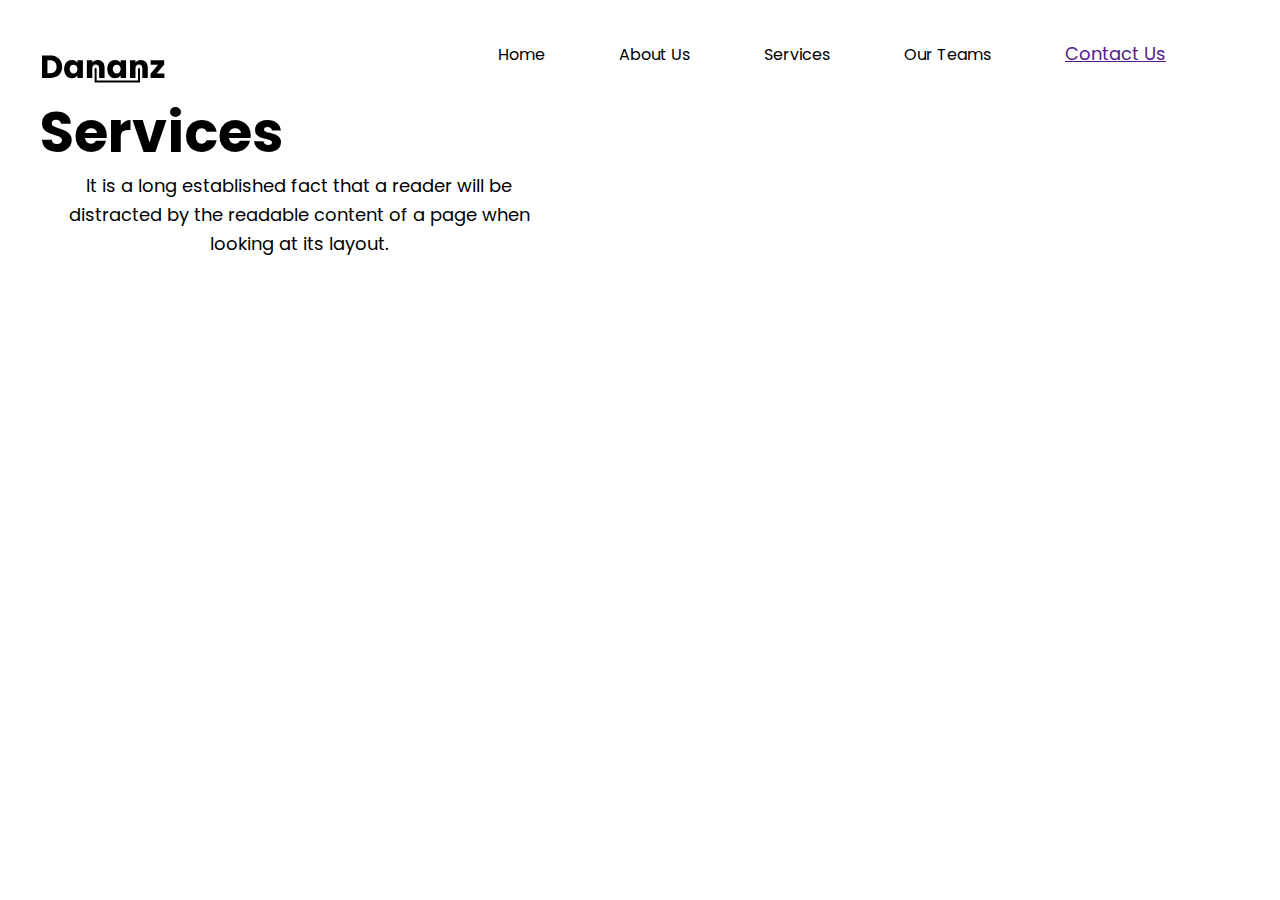
==== services.html @ ec671ef2 "first commit" ====
<!DOCTYPE html>
<html lang="en">

<head>
    <meta charset="UTF-8">
    <meta http-equiv="X-UA-Compatible" content="IE=edge">
    <meta name="viewport" content="width=device-width, initial-scale=1.0">
    <title>Document</title>
    <link rel="preconnect" href="https://fonts.googleapis.com">
    <link rel="preconnect" href="https://fonts.gstatic.com" crossorigin>
    <link href="https://fonts.googleapis.com/css2?family=Poppins:wght@400;500;600;700&display=swap" rel="stylesheet">
    <link rel="stylesheet" href="style1.css">
</head>

<body>
    <header class="header">
        <div class="container header__container">
            <a href="" class="main-logo">
                <img src="img/Logo.svg" alt="">
            </a>
            <nav class="header_nav">
                <ul class="header-nav">
                    <li class="header-nav__item">
                        <a href="" class="header-nav__link">Home</a>
                    </li>
                    <li class="header-nav__item">
                        <a href="" class="header-nav__link">About Us</a>
                    </li>
                    <li class="header-nav__item">
                        <a href="" class="header-nav__link">Services</a>
                    </li>
                    <li class="header-nav__item">
                        <a href="" class="header-nav__link">Our Teams</a>
                    </li>
                    <li class="header-nav__item">
                        <a href="" class="header-nav__btn">Contact Us</a>
                    </li>
                </ul>
            </nav>
        </div>
    </header>
    <section class="section-services">
        <div class="container">
            <h1 class="section-services__title">Services</h1>
            <p class="section-services__text">It is a long established fact that a reader will be distracted by the readable content of a page when looking at its layout.</p>
        </div>
    </section>
</body>

</html>
---- style1.css ----
* {
    margin: 0;
    padding: 0;
    box-sizing: border-box;
}

:root {
    --primary: #2C3878;
}

img {
    max-width: 100%;
    display: block;
}

body {
    font-family: 'Poppins', sans-serif;
    font-weight: 400;
    font-size: 18px;
    line-height: 160%;
    color: #9C9C9C;
}

.container {
    max-width: 1230px;
    margin: 0 auto;
    padding: 0px 15px;
}

.header-nav {
    display: flex;
    list-style: none;
}

.header__container {
    display: flex;
    align-items: centre;
    justify-content: space-between;
    padding-top: 40px;
}


.header-nav__item {
    margin-right: 74px;
}

.header-nav__link {
    text-decoration: none;
    font-weight: 400;
    font-size: 16px;
    line-height: 160%;
    color: black;
    transition: color 0.5s;
}


.section-services__title {
    font-size: 56px;
    line-height: 140%;
    color: #000000;
    
}

.section-services__text {
    max-width: 518px;
    text-align: center;
    color: #000000;
}
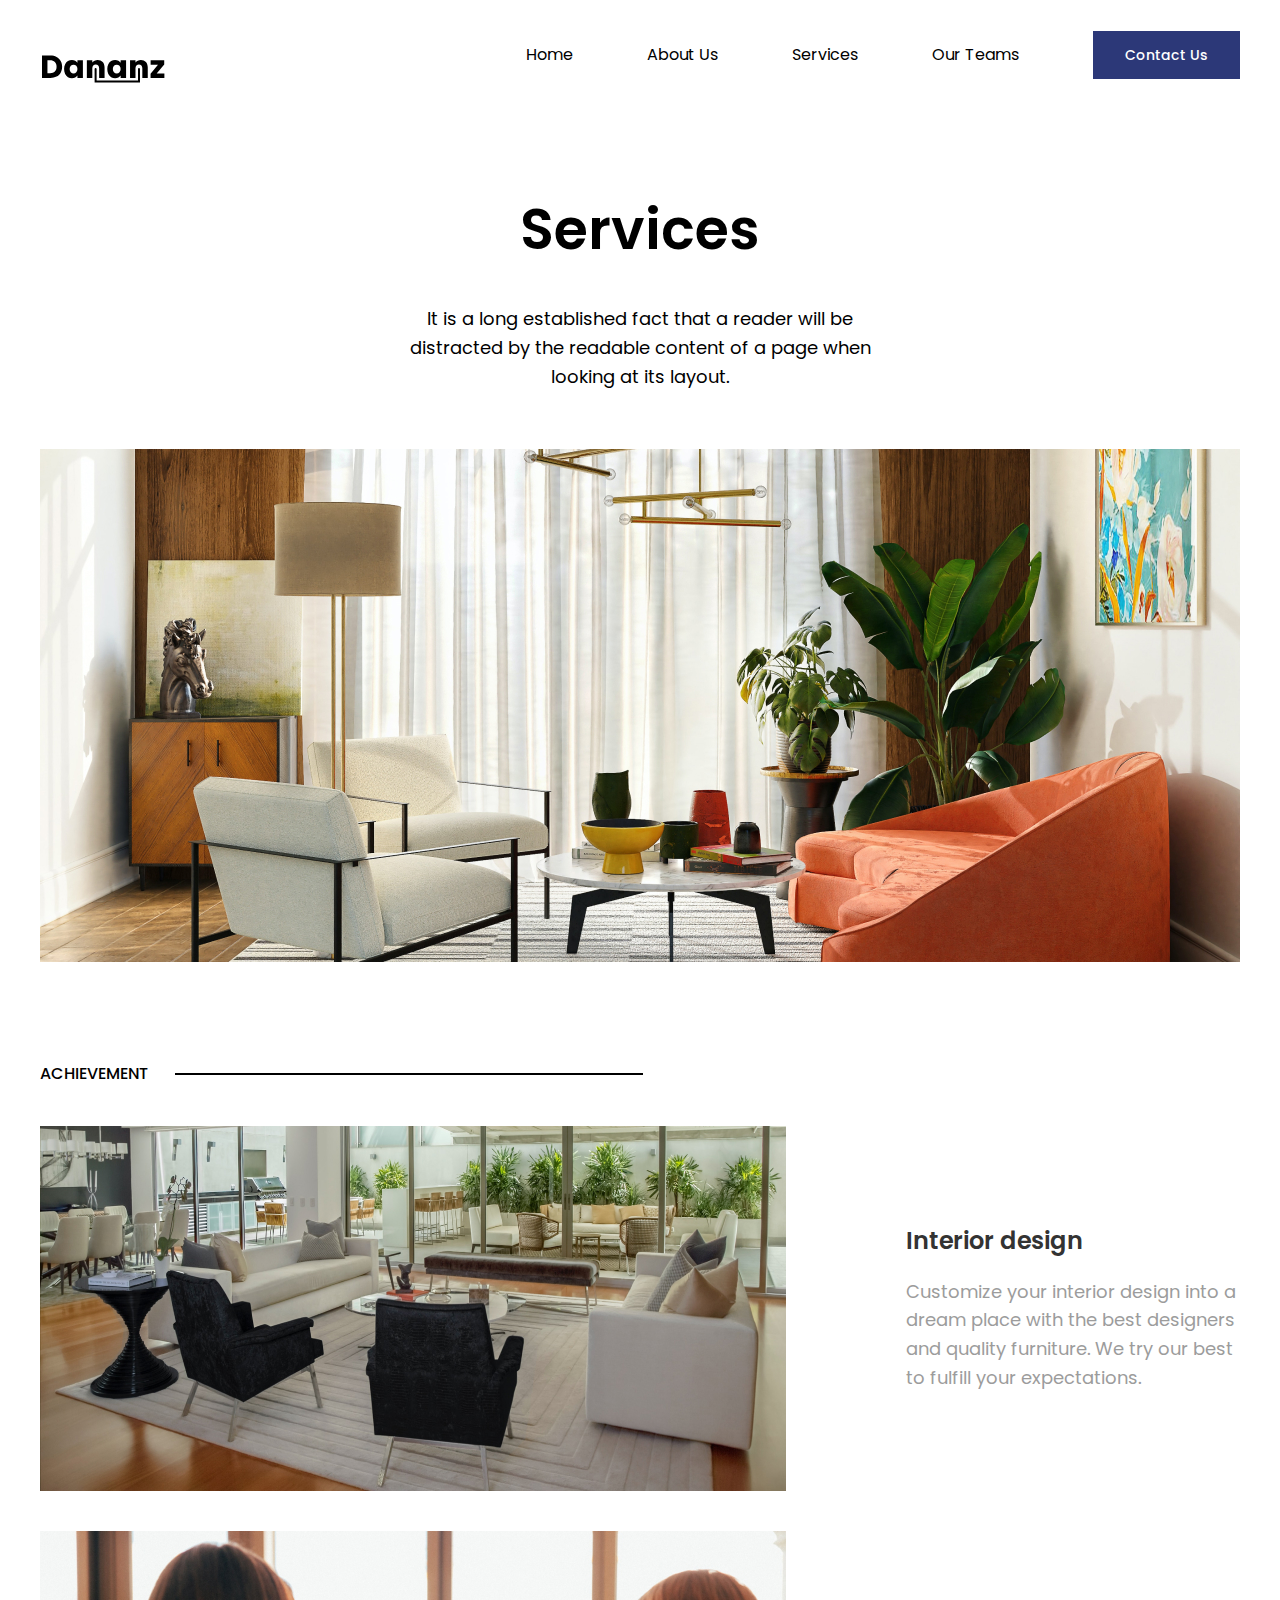
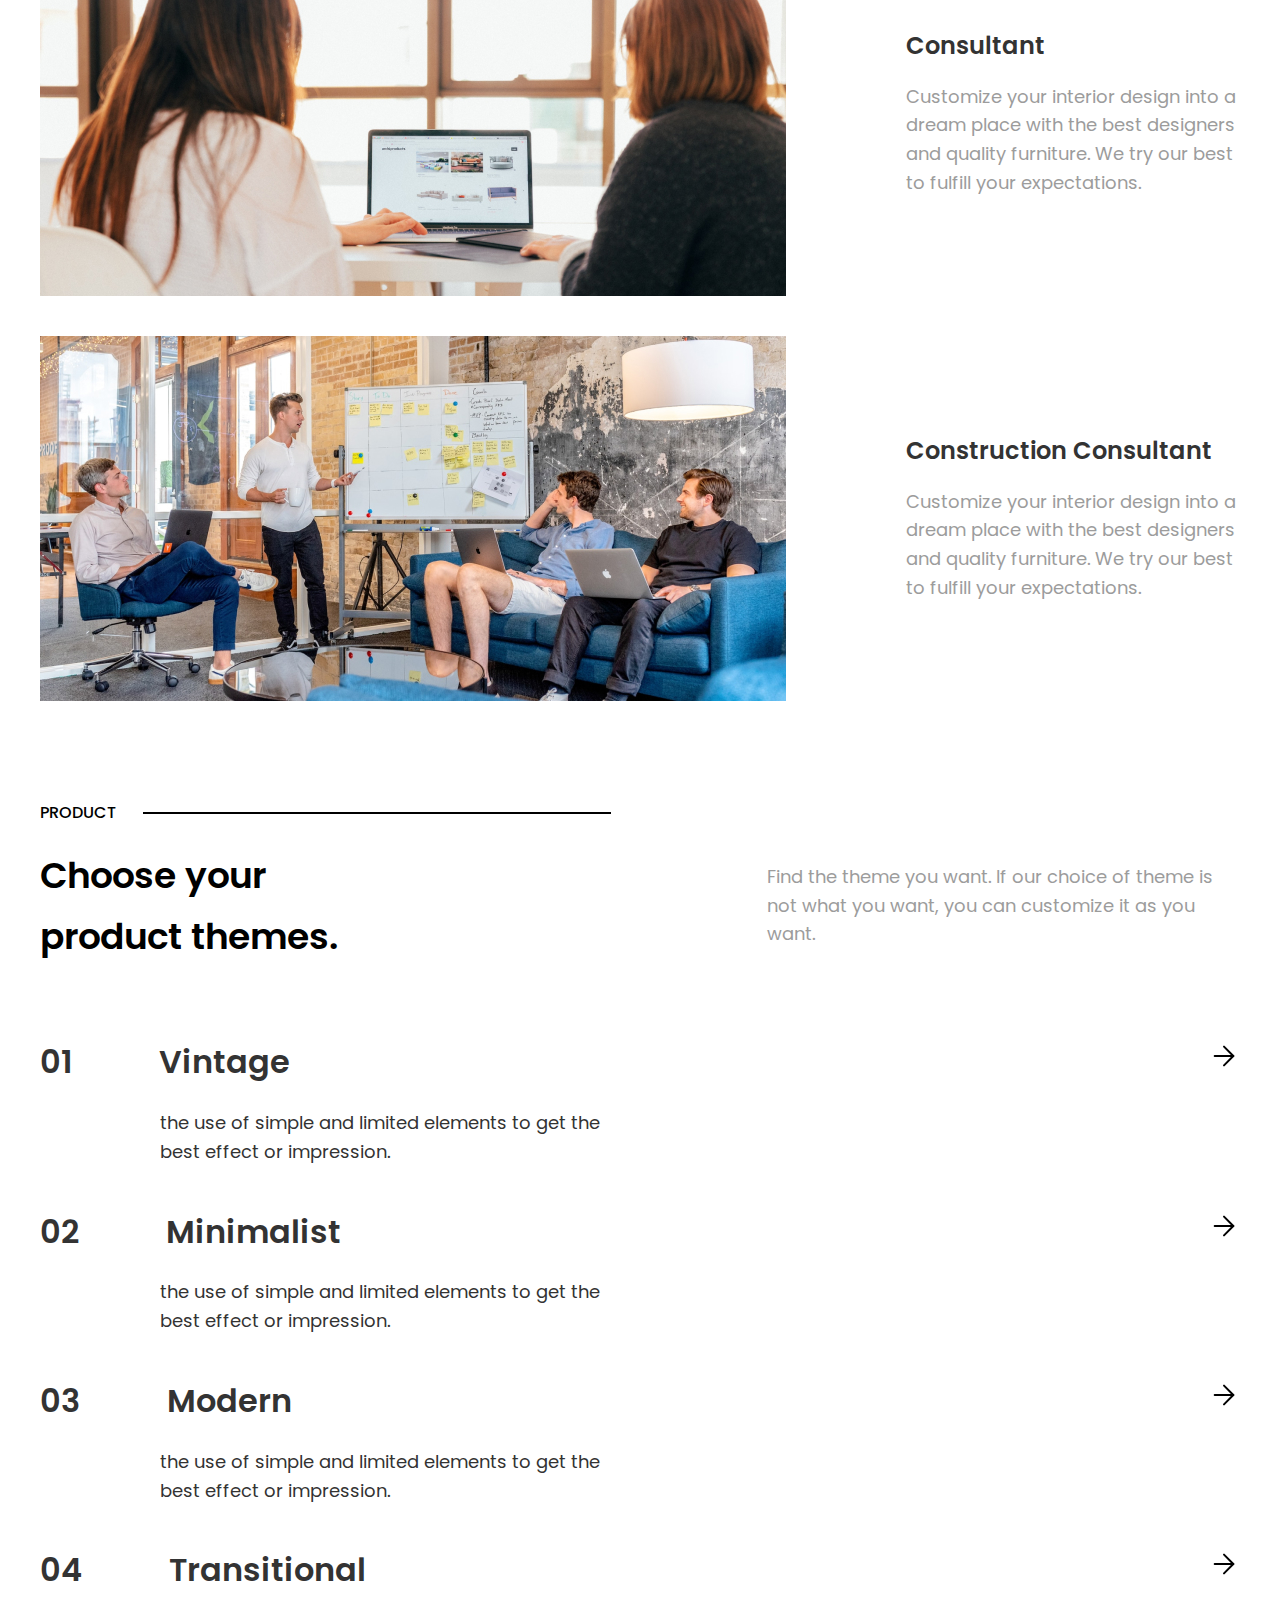
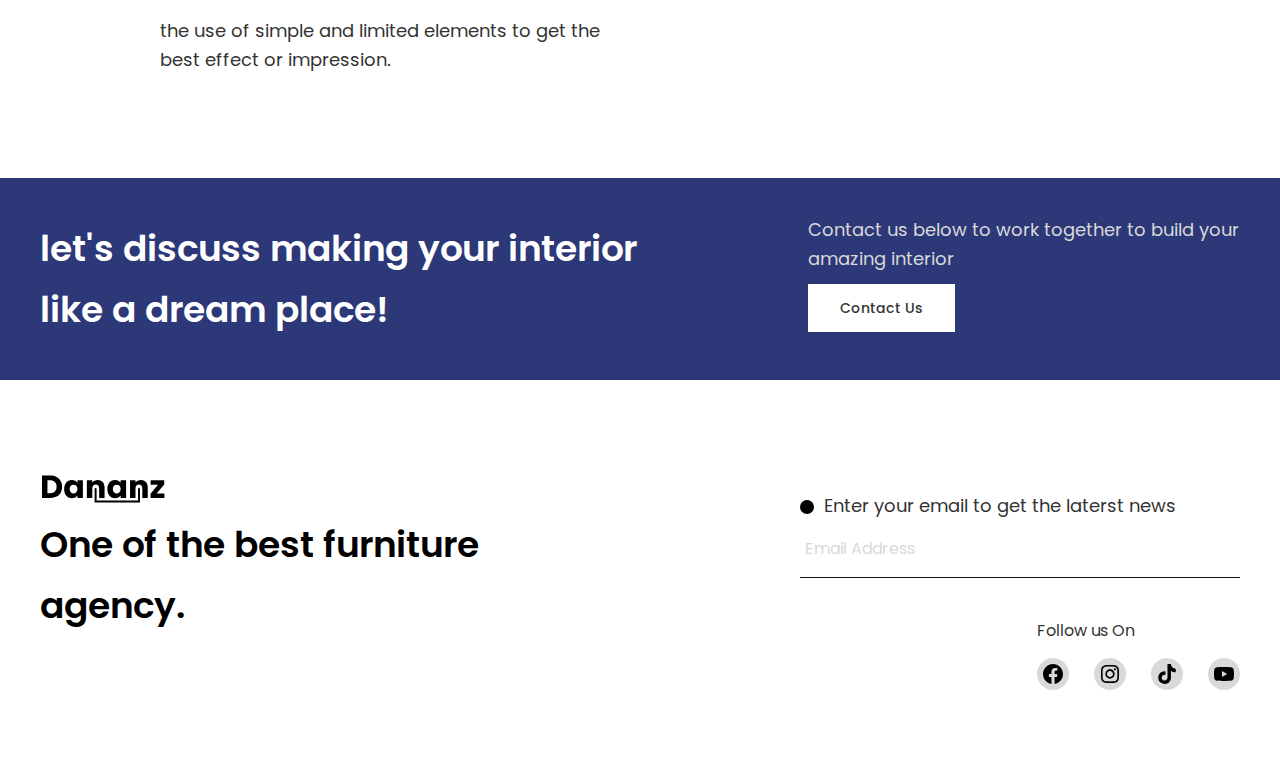
==== commit a8562ab6: "DesignWebsiteFinal" ====
--- a/services.html
+++ b/services.html
@@ -15,7 +15,7 @@
 <body>
     <header class="header">
         <div class="container header__container">
-            <a href="" class="main-logo">
+            <a href="" class="main-logo header__logo">
                 <img src="img/Logo.svg" alt="">
             </a>
             <nav class="header_nav">
@@ -40,11 +40,206 @@
         </div>
     </header>
     <section class="section-services">
+        <div class="container services__container">
+            <div class="section-services__text-block">
+                <h1 class="main-title section-services__title">Services</h1>
+                <p class="section-services__text">It is a long established fact that a reader will be distracted by the
+                    readable content of a page when looking at its layout.
+                </p>
+
+            </div>
+            <div class="section-services__img">
+                <img src="img/services-photo.jpg" alt="">
+            </div>
+
+        </div>
+        </div>
+    </section>
+    <section class="section-achievement">
         <div class="container">
-            <h1 class="section-services__title">Services</h1>
-            <p class="section-services__text">It is a long established fact that a reader will be distracted by the readable content of a page when looking at its layout.</p>
+            <div class="name-section">
+                <div class="name-section__title">ACHIEVEMENT</div>
+                <div class="name-section__line"></div>
+            </div>
+            <ul class="section-achievement__block-list">
+                <li class="flex-wrapper section-achievement__item">
+                    <div class="section-achievement__item-img">
+                        <img src="img/services-img1.jpg" alt="">
+                    </div>
+                    <div class="section-achievement__item-text-block">
+                        <h2 class="section-achievement__item-title">Interior design</h2>
+                        <p class="section-achievement__item-text">
+                            Customize your interior design into a dream place with the best
+                            designers and quality furniture. We try our best to fulfill your expectations.
+                        </p>
+                    </div>
+                </li>
+                <li class="flex-wrapper section-achievement__item">
+                    <div class="section-achievement__item-img">
+                        <img src="img/services-img2.jpg" alt="">
+                    </div>
+                    <div class="section-achievement__item-text-block">
+                        <h2 class="section-achievement__item-title">Consultant</h2>
+                        <p class="section-achievement__item-text">
+                            Customize your interior design into a dream place with the best
+                            designers and quality furniture. We try our best to fulfill your expectations.
+                        </p>
+                    </div>
+                </li>
+                <li class="flex-wrapper section-achievement__item">
+                    <div class="section-achievement__item-img">
+                        <img src="img/services-img3.jpg" alt="">
+                    </div>
+                    <div class="section-achievement__item-text-block">
+                        <h2 class="section-achievement__item-title">Construction Consultant</h2>
+                        <p class="section-achievement__item-text">
+                            Customize your interior design into a dream place with the best
+                            designers and quality furniture. We try our best to fulfill your expectations.
+                        </p>
+                    </div>
+                </li>
+            </ul>
         </div>
     </section>
+    <section class="section__product">
+        <div class="container">
+            <div class="name-section">
+                <div class="name-section__title">PRODUCT</div>
+                <div class="name-section__line"></div>
+            </div>
+            <div class="flex-wrapper section-product__flex-wrapper">
+                <h2 class="main-title section-product__main-title">
+                    Choose your product themes.
+                </h2>
+                <p class="section-product__choose-translucent-text">
+                    Find the theme you want. If our choice of theme is not what you want, you can customize it as you
+                    want.
+                </p>
+            </div>
+
+            <ol class="product-list">
+
+                <li class="product-list_item">
+
+                    <div class="product-list__flex-wrapper">
+                        <div class="product-list__list-number">01</div>
+                        <h4 class="product-list__list-title">Vintage</h4>
+                        <a href="" class="product-list__list-btn">
+                            <img src="img/arrow-right.svg">
+                        </a>
+                    </div>
+                    <div class="product-list__desc-text">
+                        the use of simple and limited elements to get the best effect or impression.
+                    </div>
+                </li>
+                <li class="product-list_item">
+
+                    <div class="product-list__flex-wrapper">
+                        <div class="product-list__list-number">02</div>
+                        <h4 class="product-list__list-title">Minimalist</h4>
+                        <a href="" class="product-list__list-btn">
+                            <img src="img/arrow-right.svg">
+                        </a>
+                    </div>
+                    <div class="product-list__desc-text">
+                        the use of simple and limited elements to get the best effect or impression.
+                    </div>
+                </li>
+                <li class="product-list_item">
+
+                    <div class="product-list__flex-wrapper">
+                        <div class="product-list__list-number">03</div>
+                        <h4 class="product-list__list-title">Modern</h4>
+                        <a href="" class="product-list__list-btn">
+                            <img src="img/arrow-right.svg">
+                        </a>
+                    </div>
+                    <div class="product-list__desc-text">
+                        the use of simple and limited elements to get the best effect or impression.
+                    </div>
+                </li>
+                <li class="product-list_item">
+
+                    <div class="product-list__flex-wrapper">
+                        <div class="product-list__list-number">04</div>
+                        <h4 class="product-list__list-title">Transitional</h4>
+                        <a href="" class="product-list__list-btn">
+                            <img src="img/arrow-right.svg">
+                        </a>
+                    </div>
+                    <div class="product-list__desc-text">
+                        the use of simple and limited elements to get the best effect or impression.
+                    </div>
+                </li>
+            </ol>
+        </div>
+    </section>
+    <div class="section-primary section__primary">
+
+        <div class="container flex-wrapper">
+
+            <div class="section-primary__title">
+                let's discuss making your interior like a dream place!
+            </div>
+            <div class="section-primary__contact-block">
+                <div class="section-primary__contact-text">
+                    Contact us below to work together to build your amazing
+                    interior
+                </div>
+                <a href="" class="main-btn main-btn_btn-white">
+                    Contact Us
+                </a>
+            </div>
+        </div>
+    </div>
+    <footer class="footer">
+        <div class="container footer-container flex-wrapper">
+            <div class="footer__text">
+                <a href="" class="main-logo footer__main-logo">
+                    <img src="img/Logo.svg" alt="">
+                </a>
+                <h4 class="main-title footer__main-title">
+                    One of the best furniture agency.
+                </h4>
+            </div>
+            <div class="footer__contacts">
+                <form action="" class="footer__form">
+                    <div class="flex-wrapper footer-form__item">
+                        <div class="footer-form__item-circle"></div>
+                        <label for="">Enter your email to get the laterst news</label>
+                    </div>
+                    <input type="text" placeholder="Email Address">
+                    <!-- <img src="img/arrow-right2.svg" alt="" class="input__arrow-btn"> -->
+                </form>
+
+                <div class="socials-block footer__socials-block">
+                    <div class="social-block__title">Follow us On</div>
+                    <ul class="socials-list">
+                        <li class="social-list__item">
+                            <a href="" class="socials-list__link">
+                                <img src="img/facebook.svg" alt="" class="social-list__icon">
+                            </a>
+                        </li>
+                        <li class="social-list__item">
+                            <a href="" class="socials-list__link">
+                                <img src="img/instagram.svg" alt="" class="social-list__icon">
+                            </a>
+                        </li>
+                        <li class="social-list__item">
+                            <a href="" class="socials-list__link">
+                                <img src="img/tiktok.svg" alt="" class="social-list__icon">
+                            </a>
+                        </li>
+                        <li class="social-list__item">
+                            <a href="" class="socials-list__link">
+                                <img src="img/youtube.svg" alt="" class="social-list__icon">
+                            </a>
+                        </li>
+                    </ul>
+                </div>
+            </div>
+        </div>
+    </footer>
 </body>
 
 </html>--- a/style1.css
+++ b/style1.css
@@ -27,23 +27,37 @@
     padding: 0px 15px;
 }
 
-.header-nav {
-    display: flex;
-    list-style: none;
-}
+
+
+/* header */
+
 
 .header__container {
     display: flex;
     align-items: centre;
     justify-content: space-between;
     padding-top: 40px;
-}
-
+    margin-bottom: 97px;
+}
+
+
+.header-nav {
+    display: flex;
+    list-style: none;
+}
+
+.header__logo {
+    max-width: 126px;
+}
 
 .header-nav__item {
     margin-right: 74px;
 }
 
+.header-nav__item:last-child {
+    margin-right: 0;
+}
+
 .header-nav__link {
     text-decoration: none;
     font-weight: 400;
@@ -53,16 +67,499 @@
     transition: color 0.5s;
 }
 
+.header-nav__link:hover {
+    color: black;
+}
+
+.header-nav__btn {
+    background: var(--primary);
+    font-weight: 500;
+    font-size: 14px;
+    line-height: 150%;
+    color: white;
+    padding: 14px 32px;
+    text-decoration: none;
+}
+
+
+
+/* section-services */
+
+
+.services__container {
+    display: flex;
+    flex-direction: column;
+    align-items: center;
+    justify-content: center;
+}
+
+.section-services {
+    margin-bottom: 100px;
+}
+
+.section-services__text-block {
+    text-align: center;
+    align-items: center;
+    margin: auto;
+}
+
+.main-title {
+    font-weight: 600;
+    font-size: 36px;
+    line-height: 170%;
+    color: black;
+}
 
 .section-services__title {
     font-size: 56px;
     line-height: 140%;
     color: #000000;
-    
+    margin-bottom: 36px;
 }
 
 .section-services__text {
+    display: block;
     max-width: 518px;
+    font-weight: 400;
+    font-size: 18px;
+    line-height: 160%;
     text-align: center;
     color: #000000;
+    margin-bottom: 57px;
+}
+
+.section-services__img {
+    max-height: 513px;
+}
+
+
+
+/* section-achievement */
+
+
+.section-achievement {
+    margin-bottom: 100px;
+}
+
+.name-section {
+    display: flex;
+    align-items: center;
+}
+
+.name-section__title {
+    font-weight: 500;
+    font-size: 16px;
+    line-height: 150%;
+    color: #000000;
+    margin-right: 26px;
+}
+
+.name-section__line {
+    width: 39%;
+    height: 2px;
+    max-width: 529px;
+    background: black;
+}
+
+.section-achievement__block-list {
+    list-style: none;
+    margin-top: 40px;
+}
+
+.flex-wrapper {
+    display: flex;
+    align-items: center;
+    justify-content: space-between;
+}
+
+.section-achievement__item {
+    margin-bottom: 40px;
+}
+
+.section-achievement__item-img {
+    margin-right: 120px;
+}
+
+
+.section-achievement__item-title {
+    font-weight: 600;
+    font-size: 24px;
+    line-height: 140%;
+    color: #333333;
+    margin-bottom: 20px;
+}
+
+.section-achievement__item-text {
+    max-width: 334px;
+    font-weight: 400;
+    font-size: 18px;
+    line-height: 160%;
+}
+
+
+
+/* section-product */
+
+
+.section__product {
+    margin-bottom: 103px;
+}
+
+.section-product__flex-wrapper {
+    margin-top: 20px;
+    margin-bottom: 73px;
+}
+
+.section-product__main-title {
+    max-width: 337px;
+}
+
+.section-product__choose-translucent-text {
+    max-width: 473px;
+    align-items: flex-start;
+}
+
+.product-list {
+    list-style: none;
+}
+
+.product-list__flex-wrapper {
+    display: flex;
+}
+
+.product-list_item {
+    margin-bottom: 43px;
+}
+
+.product-list__list-number {
+    font-weight: 600;
+    font-size: 32px;
+    line-height: 140%;
+    color: #333333;
+    margin-right: 87px;
+}
+
+.product-list__list-title {
+    font-weight: 600;
+    font-size: 32px;
+    line-height: 140%;
+    color: #333333;
+    margin-bottom: 24px;
+}
+
+.product-list__list-btn {
+    margin-left: auto;
+    width: 32px;
+    height: 32px;
+}
+
+.product-list__desc-text {
+    margin-left: 120px;
+    max-width: 469px;
+    font-weight: 400;
+    font-size: 18px;
+    line-height: 160%;
+    color: #333333;
+}
+
+
+/* section-primary */
+
+
+.section__primary {
+    padding: 38px 0px;
+    background: var(--primary);
+    margin-bottom: 80px;
+}
+
+.section-primary__title {
+    font-weight: 600;
+    font-size: 36px;
+    line-height: 170%;
+    color: #FFFFFF;
+    max-width: 613px;
+}
+
+.section-primary__contact-block {
+    max-width: 432px;
+    margin-bottom: 20px;
+    font-weight: 400;
+    font-size: 18px;
+}
+
+.section-primary__contact-text {
+    line-height: 160%;
+    margin-bottom: 20px;
+    font-weight: 400;
+    font-size: 18px;
+    color: #D9D9D9;
+}
+
+.main-btn_btn-white {
+    background: #FFFFFF;
+    color: #333333;
+    text-decoration: none;
+    padding: 14px 32px;
+    font-weight: 500;
+    font-size: 14px;
+    line-height: 150%;
+    cursor: pointer;
+}
+
+/* footer */
+
+
+.footer__main-logo {
+    margin-bottom: 10px;
+}
+
+.footer__main-title {
+    max-width: 481px;
+}
+
+.footer__form {
+    padding-top: 32px;
+    margin-bottom: 40px;
+    display: flex;
+    flex-direction: column;
+}
+
+.footer__form label {
+    font-weight: 400;
+    font-size: 18px;
+    line-height: 160%;
+    color: #333333;
+}
+
+.footer-form__item {
+    display: flex;
+    justify-content: flex-start;
+}
+
+.footer-form__item-circle {
+    background: black;
+    width: 14px;
+    height: 14px;
+    border-radius: 50%;
+    margin-right: 10px;
+}
+
+.footer__form input {
+    position: relative;
+    border: none;
+    border-bottom: 1px solid #141414;
+    padding: 15px 5px;
+    max-width: 440px;
+    width: 440px;
+    font-weight: 400;
+    font-size: 16px;
+    line-height: 160%;
+    outline: none;
+}
+
+.footer__form input::placeholder {
+    font-family: 'Poppins';
+    font-weight: 400;
+    font-size: 16px;
+    line-height: 160%;
+    color: #D9D9D9;
+}
+
+/* .input__arrow-btn {
+    position: absolute;
+} */
+
+.socials-block {
+    width: 203px;
+}
+
+.socials-list {
+    display: flex;
+    list-style: none;
+    justify-content: space-between;
+}
+
+.social-block__title {
+    font-weight: 400;
+    font-size: 16px;
+    line-height: 160%;
+    color: #333333;
+    margin-bottom: 15px;
+}
+
+.footer__socials-block {
+    margin-left: auto;
+    margin-bottom: 80px;
+}
+
+.social-list__item {
+    background: #D9D9D9;
+    width: 32px;
+    height: 32px;
+    border-radius: 50%;
+    display: flex;
+    justify-content: center;
+    align-items: center;
+}
+
+.socials-list__link {
+    display: inline-block;
+    width: 24px;
+    height: 24px;
+}
+
+.footer-container {
+    align-items: start;
+}
+
+
+
+
+
+@media screen and (max-width:900px) {
+    .section-achievement__item-title {
+        font-size: 18px;
+    }
+
+    .section-achievement__item-text {
+        font-size: 15px;
+    }
+
+    .section-achievement__item-img {
+        margin-right: 34px;
+    }
+
+    .name-section__title {
+        font-size: 13px;
+    }
+
+    .section-achievement__block-list {
+        margin-top: 30px;
+    }
+
+    .section-product__main-title {
+        font-size: 30px;
+    }
+
+    .section-product__choose-translucent-text {
+        font-size: 14px;
+    }
+
+
+}
+
+@media screen and (max-width:865px) {
+    .header__logo {
+        max-width: 72px;
+    }
+}
+
+@media screen and (max-width:843px) {
+    .section-product__choose-translucent-text {
+        max-width: 432px;
+    }
+}
+
+@media screen and (max-width:812px) {
+    .header__logo {
+        opacity: 0;
+        max-width: 0px;
+        max-height: 0px;
+    }
+}
+
+@media screen and (max-width:767px) {
+    .section-services__title {
+        font-size: 45px;
+    }
+}
+
+@media screen and (max-width:736px) {
+    .header-nav__link {
+        font-size: 13px;
+    }
+
+    .header-nav__btn {
+        font-size: 13px;
+    }
+
+    .section-product__choose-translucent-text {
+        max-width: 367px;
+    }
+
+}
+
+@media screen and (max-width:673px) {
+    .section-achievement__item-title {
+        font-size: 15px;
+    }
+
+    .section-achievement__item-text {
+        font-size: 12px;
+    }
+}
+
+@media screen and (max-width:611px) {}
+
+@media screen and (max-width:609px) {
+    .section-achievement__item-img {
+        margin-right: 30px;
+    }
+}
+
+@media screen and (max-width:600px) {
+    body {
+        width: 600px;
+    }
+}
+
+@media screen and (max-width:598px) {
+    .section-product__choose-translucent-text {
+        max-width: 277px;
+    }
+
+    .product-list__list-title {
+        font-size: 25px;
+    }
+
+    .product-list__list-number {
+        font-size: 25px;
+    }
+
+    .product-list__desc-text {
+        font-size: 14px;
+    }
+
+    .footer__main-logo {
+        max-width: 20px;
+    }
+
+    .footer__main-title {
+        font-size: 22px;
+        max-width: 220px
+    }
+
+    .footer__form input {
+        width: 354px;
+    }
+
+    .section-primary__title {
+        font-size: 25px;
+    }
+
+    .main-btn_btn-white {
+        font-size: 10px;
+    }
+
+    .section-primary__contact-text {
+        font-size: 12px;
+    }
+
+    .header-nav__link {
+        font-size: 9px;
+    }
+
+    .header-nav__btn {
+        font-size: 9px;
+    }
 }